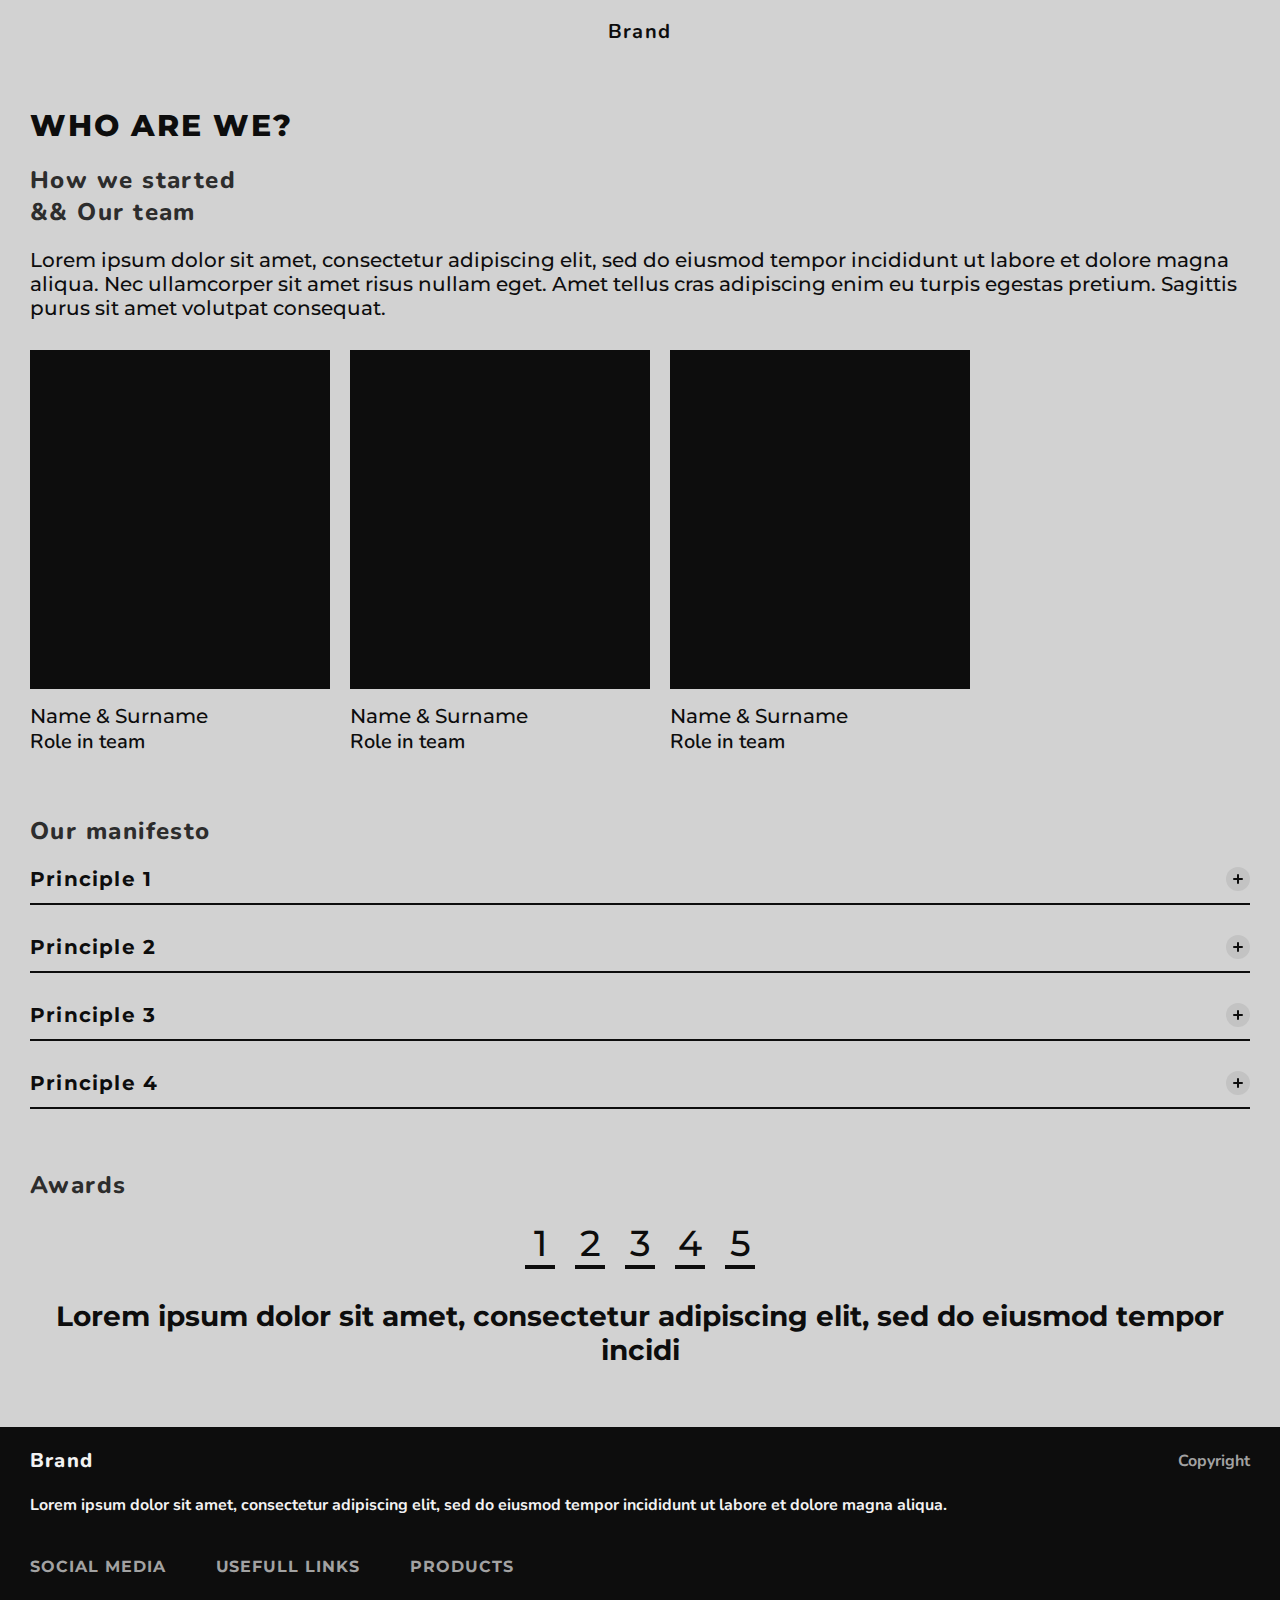
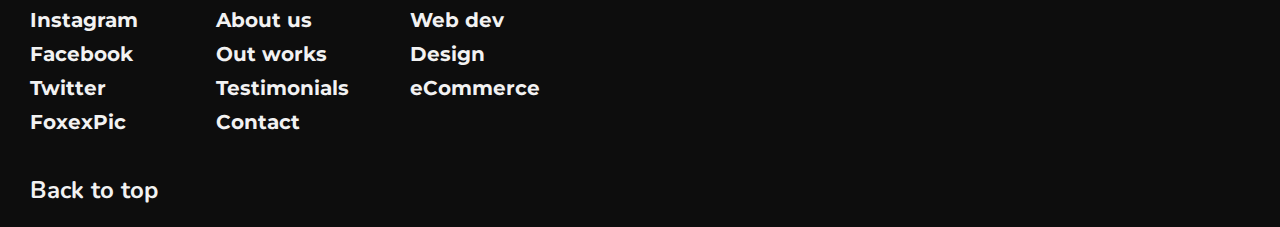
==== squares/about/index.html @ eb3d9bdd "Update index.html" ====
<!DOCTYPE html>
<html lang="en">
<head>
    <!-- Meta tags -->
    <meta charset="UTF-8">
    <meta http-equiv="X-UA-Compatible" content="IE=edge">
    <meta name="viewport" content="width=device-width, initial-scale=1.0">

    <!-- Title -->
    <title>About us</title>

    <!-- Stylesheets -->
    <link rel="stylesheet" href="https://notjusta.github.io/squares/min.css">
    <link rel="stylesheet" href="style.css">
</head>
<body>
    <!-- Navigation -->
    <nav class="font-nn">
        <div class="hamburger">
            <div class="shape"></div>
        </div>

        <div class="logo">Brand</div>
        <div class="theme">Light</div>
    </nav>
    
    <div class="title">Who are we?</div>

    <div class="content font-nn">        
        <div class="topic">How we started<br>&& Our team</div>
        <div class="bodytext">Lorem ipsum dolor sit amet, consectetur adipiscing elit, sed do eiusmod tempor incididunt ut labore et dolore magna aliqua. Nec ullamcorper sit amet risus nullam eget. Amet tellus cras adipiscing enim eu turpis egestas pretium. Sagittis purus sit amet volutpat consequat.</div> 
    </div>

    <div class="slider">
        <div class="person">
            <div class="picture primary-b"></div>
            <p class="name primary-c font-ms">
                Name & Surname
                <span class="role font-nn">Role in team</span>
            </p>
        </div>
        <div class="person">
            <div class="picture primary-b"></div>
            <p class="name primary-c font-ms">
                Name & Surname
                <span class="role font-nn">Role in team</span>
            </p>
        </div>
        <div class="person">
            <div class="picture primary-b"></div>
            <p class="name primary-c font-ms">
                Name & Surname
                <span class="role font-nn">Role in team</span>
            </p>
        </div>
    </div>

    <div class="content font-nn">        
        <div class="topic">Our manifesto</div>
        <div class="plist">
            <div class="principle">
                <div class="heading font-ms primary-c" onclick="showDesc(0)">
                    Principle 1
                    <svg viewBox="0 0 24 24" xmlns="http://www.w3.org/2000/svg">
                        <rect y="24" width="24" height="24" rx="12" transform="rotate(-90 0 24)" style="fill: var(--button)"/>
                        <path d="M8 12L16 12M12 8L12 16" style="stroke: var(--primary)" stroke-width="2" stroke-linecap="round" stroke-linejoin="round"/>
                    </svg>                 
                </div>
                <div class="description font-nn primary-c" style="display: none">Lorem ipsum dolor sit amet, consectetur adipiscing elit, sed do eiusmod tempor incididunt ut labore et dolore magna aliqua. Nec ullamcorper sit amet risus nullam eget. Amet tellus cras adipiscing enim eu turpis egestas pretium. Sagittis purus sit amet volutpat consequat.</div>
            </div>
            <div class="principle">
                <div class="heading font-ms primary-c" onclick="showDesc(1)">
                    Principle 2
                    <svg viewBox="0 0 24 24" xmlns="http://www.w3.org/2000/svg">
                        <rect y="24" width="24" height="24" rx="12" transform="rotate(-90 0 24)" style="fill: var(--button)"/>
                        <path d="M8 12L16 12M12 8L12 16" style="stroke: var(--primary)" stroke-width="2" stroke-linecap="round" stroke-linejoin="round"/>
                    </svg>
                </div>
                <div class="description font-nn primary-c" style="display: none;">Lorem ipsum dolor sit amet, consectetur adipiscing elit, sed do eiusmod tempor incididunt ut labore et dolore magna aliqua. Nec ullamcorper sit amet risus nullam eget. Amet tellus cras adipiscing enim eu turpis egestas pretium. Sagittis purus sit amet volutpat consequat.</div>
            </div>
            <div class="principle">
                <div class="heading font-ms primary-c" onclick="showDesc(2)">
                    Principle 3
                    <svg viewBox="0 0 24 24" xmlns="http://www.w3.org/2000/svg">
                        <rect y="24" width="24" height="24" rx="12" transform="rotate(-90 0 24)" style="fill: var(--button)"/>
                        <path d="M8 12L16 12M12 8L12 16" style="stroke: var(--primary)" stroke-width="2" stroke-linecap="round" stroke-linejoin="round"/>
                    </svg>
                </div>
                <div class="description font-nn primary-c" style="display: none;">Lorem ipsum dolor sit amet, consectetur adipiscing elit, sed do eiusmod tempor incididunt ut labore et dolore magna aliqua. Nec ullamcorper sit amet risus nullam eget. Amet tellus cras adipiscing enim eu turpis egestas pretium. Sagittis purus sit amet volutpat consequat.</div>
            </div>
            <div class="principle">
                <div class="heading font-ms primary-c" onclick="showDesc(3)">
                    Principle 4
                    <svg viewBox="0 0 24 24" xmlns="http://www.w3.org/2000/svg">
                        <rect y="24" width="24" height="24" rx="12" transform="rotate(-90 0 24)" style="fill: var(--button)"/>
                        <path d="M8 12L16 12M12 8L12 16" style="stroke: var(--primary)" stroke-width="2" stroke-linecap="round" stroke-linejoin="round"/>
                    </svg>
                </div>
                <div class="description font-nn primary-c" style="display: none;">Lorem ipsum dolor sit amet, consectetur adipiscing elit, sed do eiusmod tempor incididunt ut labore et dolore magna aliqua. Nec ullamcorper sit amet risus nullam eget. Amet tellus cras adipiscing enim eu turpis egestas pretium. Sagittis purus sit amet volutpat consequat.</div>
            </div>
        </div>
    </div>

    <div class="content font-nn">        
        <div class="topic">Awards</div>
        <div class="alist font-ms primary-c">
            <div class="tabs">
                <div class="tab1">1<div class="bar"></div></div>
                <div class="tab2">2<div class="bar"></div></div>
                <div class="tab3">3<div class="bar"></div></div>
                <div class="tab4">4<div class="bar"></div></div>
                <div class="tab5">5<div class="bar"></div></div>
            </div>

            <div class="award">Lorem ipsum dolor sit amet, consectetur adipiscing elit, sed do eiusmod tempor incidi</div>
        </div>
    </div>

    <!-- Footer -->
    <div class="footer font-nn">
        <div class="top">
            <div class="logo">Brand</div>
            <div class="copyright">Copyright</div>    
        </div>
        <div class="subtext">Lorem ipsum dolor sit amet, consectetur adipiscing elit, sed do eiusmod tempor incididunt ut labore et dolore magna aliqua.</div>
    
        <div class="grid">
            <div class="social">
                <div class="title">Social media</div>
                <div class="instagram">Instagram</div>
                <div class="facebook">Facebook</div>
                <div class="twitter">Twitter</div>
                <div class="foxexpic">FoxexPic</div>
            </div>
            <div class="ulinks">
                <div class="title">Usefull links</div>
                <div class="labout">About us</div>
                <div class="lworks">Out works</div>
                <div class="lreviews">Testimonials</div>
                <div class="lcontact">Contact</div>
            </div>
            <div class="products">
                <div class="title">Products</div>
                <div class="pwebdev">Web dev</div>
                <div class="pdesign">Design</div>
                <div class="pecomm">eCommerce</div>
            </div>
        </div>

        <div class="btt">Back to top</div>
    </div>

    <!-- Scripts -->
    <script src="https://notjusta.github.io/squares/scripts/jquery.js"></script>
    <script src="https://notjusta.github.io/squares/scripts/tween.js"></script>
    <script src="https://notjusta.github.io/squares/scripts/timeline.js"></script>
    <script src="https://notjusta.github.io/squares/scripts/min.js"></script>
    <script src="script.js"></script>

</body>
</html>
---- squares/about/style.css ----
body {
    width: 100vw;
    padding: 107px 30px 0;
}

/* ========= */

.slider {
    margin: 30px 0 60px -30px;
    padding: 0 30px;
    display: flex;
    flex-direction: row;
    align-items: center;
    gap: 20px;
    width: 100vw;
    overflow-x: overlay;
}

.slider .person {
    display: flex;
    flex-direction: column;
    align-items: flex-start;
    padding: 0px;
    gap: 15px;
}

.slider .picture {
    width: 300px;
    height: 339px;
}

.slider .name {
    font-weight: 500;
    font-size: 20px;
    line-height: 24px;
}

.slider .role {
    display: block;
    font-weight: 400;
    font-size: 20px;
    line-height: 27px;
}

/* ========= */

.plist, .principle {
    width: 100%;
    display: flex;
    flex-direction: column;
}

.plist { gap: 30px; margin-bottom: 60px; }
.principle { gap: 20px; }

.principle svg {
    width: 24px;
    height: 24px;
}

.principle .heading {
    font-weight: 700;
    font-size: 20px;
    line-height: 24px;
    display: flex;
    justify-content: space-between;
    letter-spacing: 0.06em;

    width: 100%;
    padding-bottom: 12px;
    border-bottom: 2px solid var(--primary);
}

.principle .description {
    font-weight: 400;
    font-size: 16px;
    line-height: 22px;
}

/* ========= */

.alist {
    width: 100%;
}

.tabs {
    display: flex;
    justify-content: center;
    align-items: center;
    gap: 20px;
    margin-bottom: 30px;
}

.tabs > div {
    font-weight: 500;
    font-size: 36px;
    line-height: 44px;

    display: flex;
    flex-direction: column;
    align-items: center;
}

.bar {
    width: 30px;
    height: 4px;
    background: var(--primary);
}

.award {
    font-weight: 700;
    font-size: 28px;
    line-height: 34px;
    text-align: center;
}

/* ========= */

.footer {
    width: 100vw;
    margin-top: 60px;
    margin-left: -30px;
}
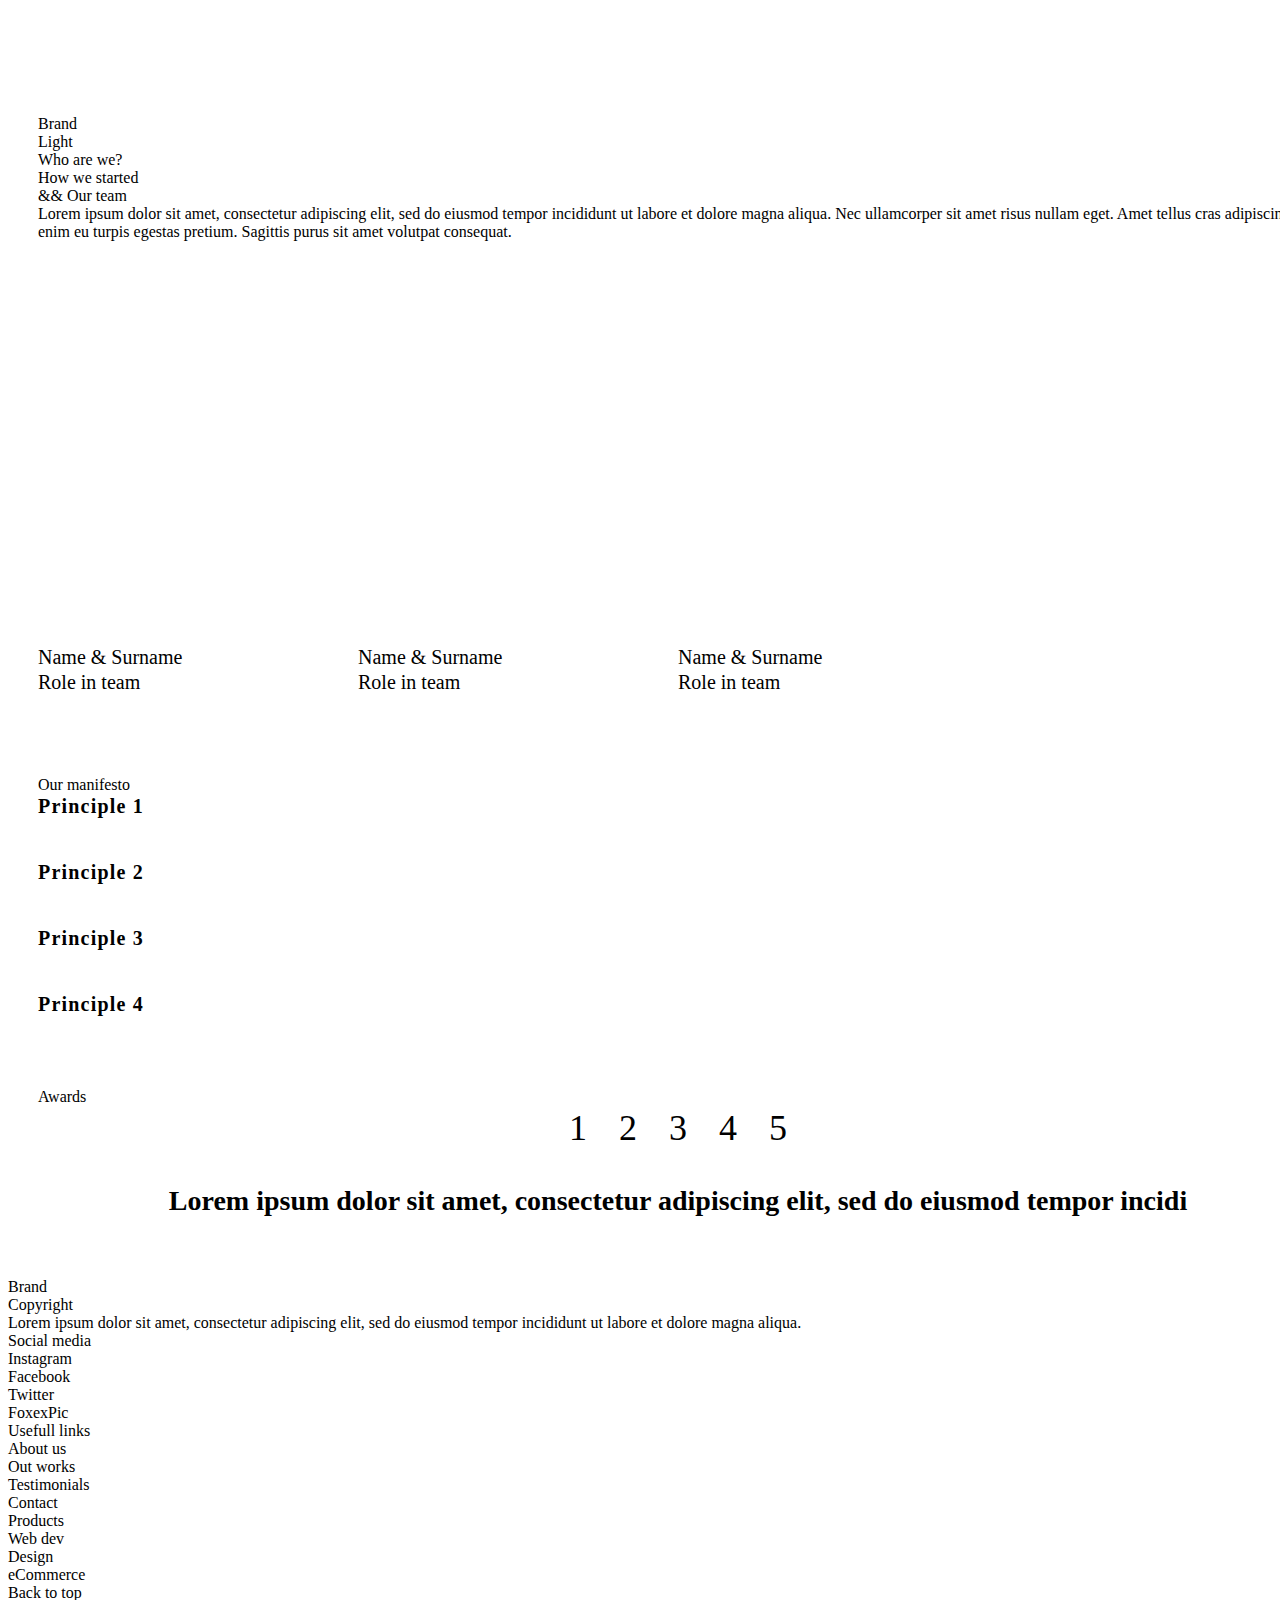
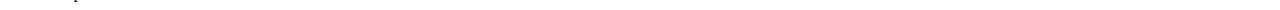
==== commit 12282ced: "Add files via upload" ====
--- a/squares/about/index.html
+++ b/squares/about/index.html
@@ -10,7 +10,7 @@
     <title>About us</title>
 
     <!-- Stylesheets -->
-    <link rel="stylesheet" href="https://notjusta.github.io/squares/min.css">
+    <link rel="stylesheet" href="/min.css">
     <link rel="stylesheet" href="style.css">
 </head>
 <body>
@@ -151,11 +151,11 @@
     </div>
 
     <!-- Scripts -->
-    <script src="https://notjusta.github.io/squares/scripts/jquery.js"></script>
-    <script src="https://notjusta.github.io/squares/scripts/tween.js"></script>
-    <script src="https://notjusta.github.io/squares/scripts/timeline.js"></script>
-    <script src="https://notjusta.github.io/squares/scripts/min.js"></script>
+    <script src="/scripts/jquery.js"></script>
+    <script src="/scripts/tween.js"></script>
+    <script src="/scripts/timeline.js"></script>
+    <script src="/scripts/min.js"></script>
     <script src="script.js"></script>
 
 </body>
-</html>
+</html>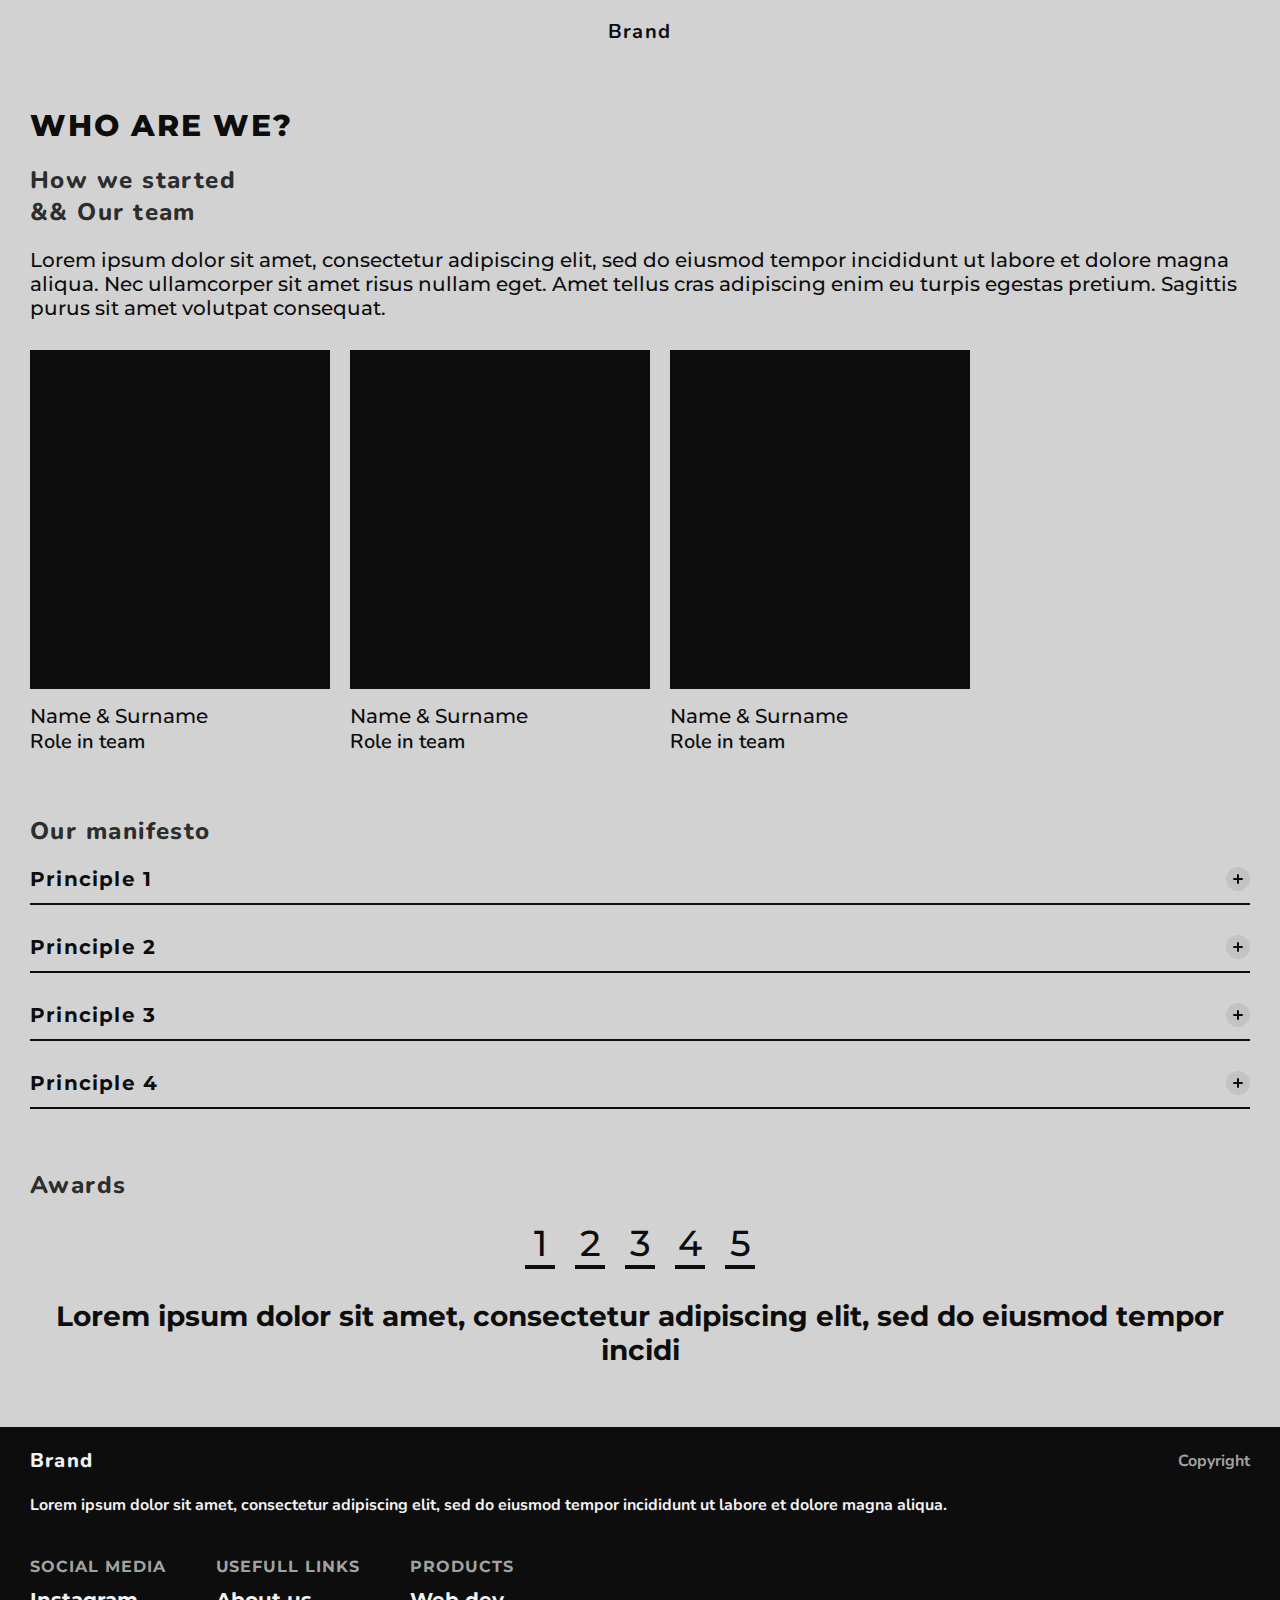
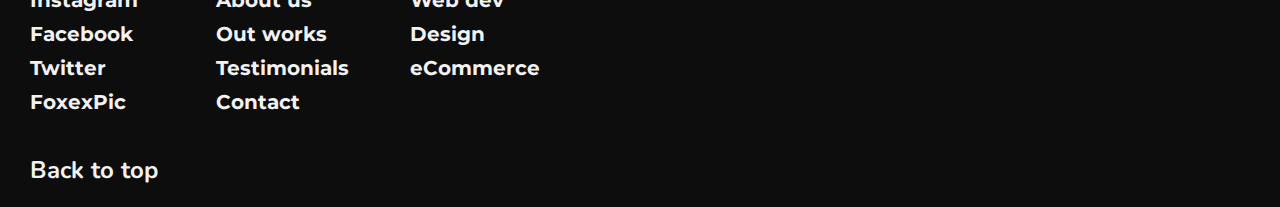
==== commit 5f6125e2: "Update index.html" ====
--- a/squares/about/index.html
+++ b/squares/about/index.html
@@ -10,7 +10,7 @@
     <title>About us</title>
 
     <!-- Stylesheets -->
-    <link rel="stylesheet" href="/min.css">
+    <link rel="stylesheet" href="https://notjusta.github.io/squares/min.css">
     <link rel="stylesheet" href="style.css">
 </head>
 <body>
@@ -151,11 +151,11 @@
     </div>
 
     <!-- Scripts -->
-    <script src="/scripts/jquery.js"></script>
-    <script src="/scripts/tween.js"></script>
-    <script src="/scripts/timeline.js"></script>
-    <script src="/scripts/min.js"></script>
+    <script src="https://notjusta.github.io/squares/scripts/jquery.js"></script>
+    <script src="https://notjusta.github.io/squares/scripts/tween.js"></script>
+    <script src="https://notjusta.github.io/squares/scripts/timeline.js"></script>
+    <script src="https://notjusta.github.io/squares/scripts/min.js"></script>
     <script src="script.js"></script>
 
 </body>
-</html>+</html>
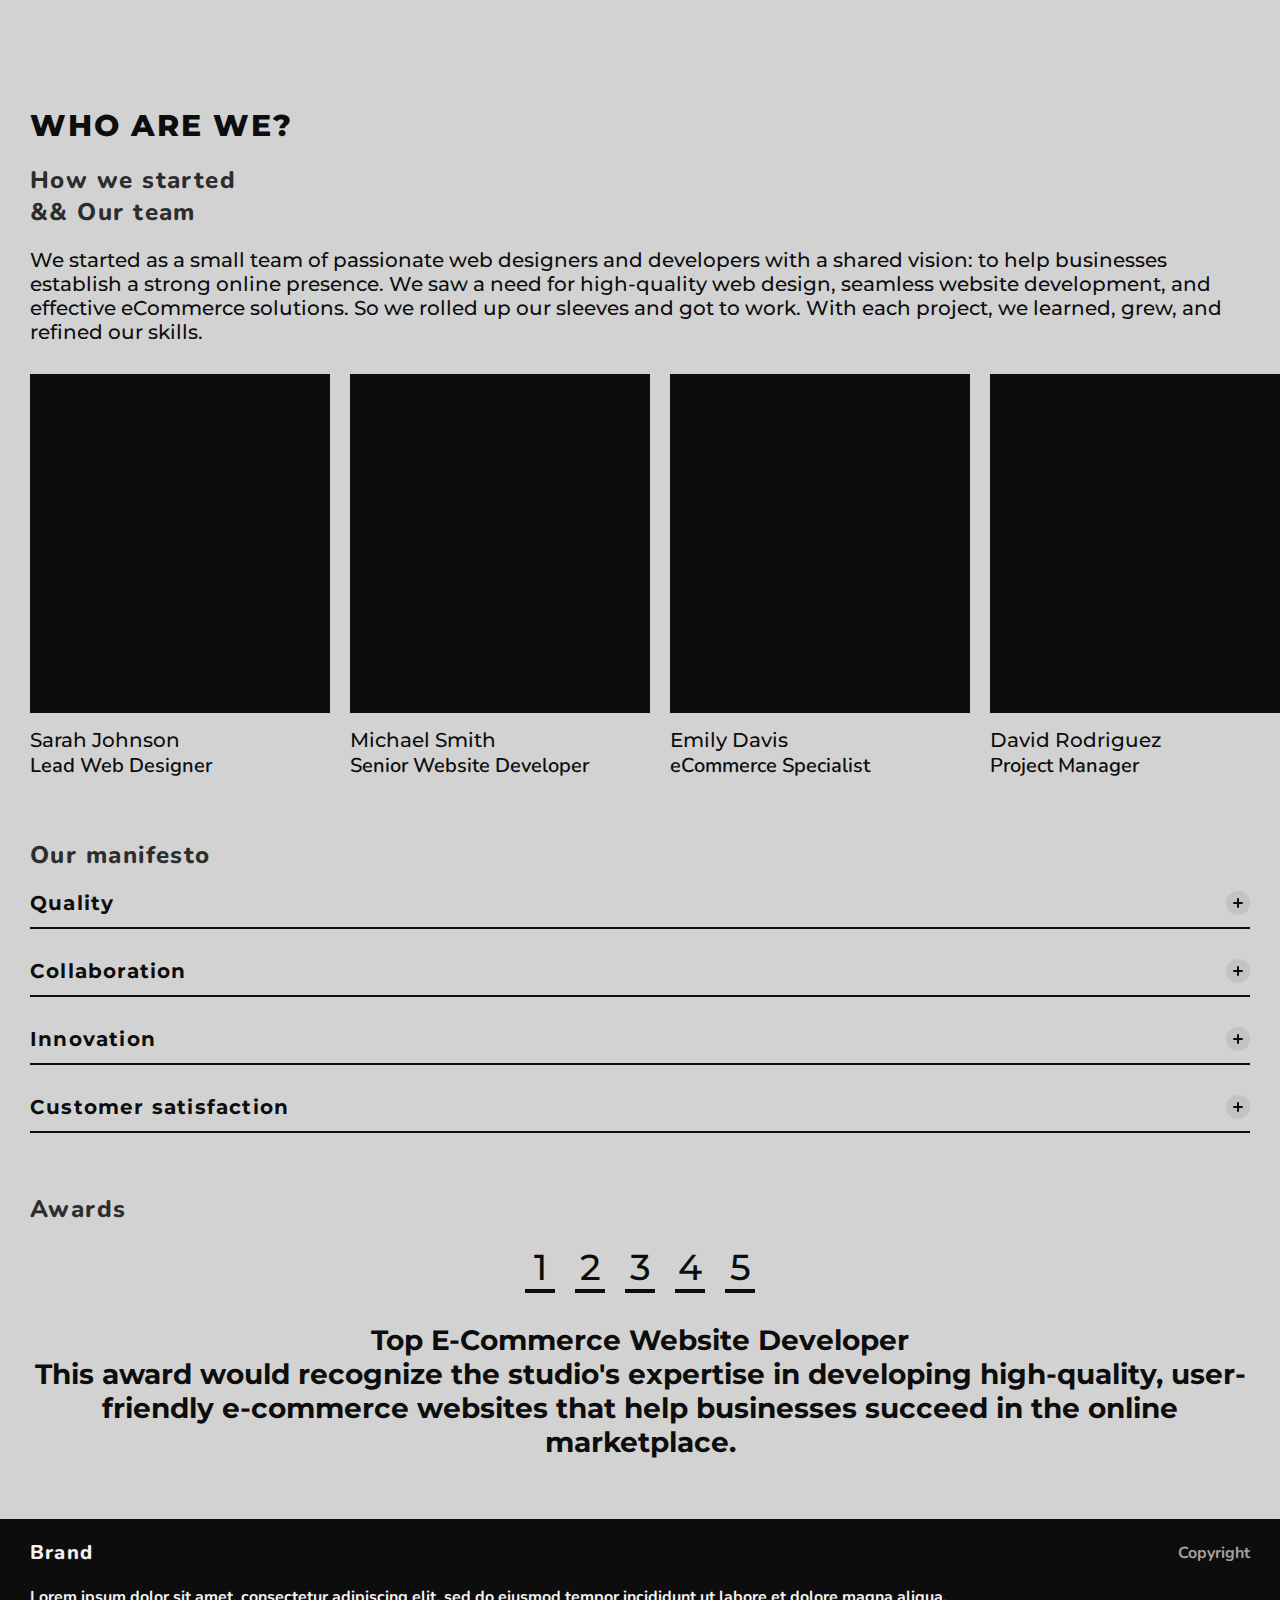
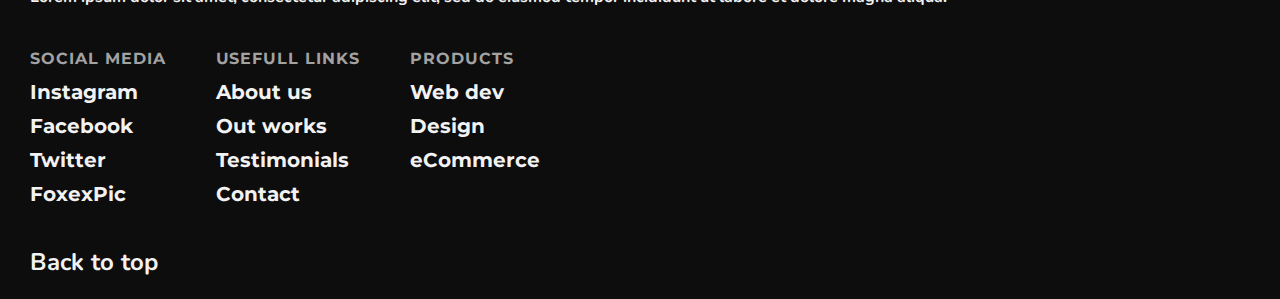
==== commit ba2840c6: "Update index.html" ====
--- a/squares/about/index.html
+++ b/squares/about/index.html
@@ -14,6 +14,10 @@
     <link rel="stylesheet" href="style.css">
 </head>
 <body>
+     <!-- Preloader -->
+     <section class="preloader">
+    </section>
+
     <!-- Navigation -->
     <nav class="font-nn">
         <div class="hamburger">
@@ -28,29 +32,43 @@
 
     <div class="content font-nn">        
         <div class="topic">How we started<br>&& Our team</div>
-        <div class="bodytext">Lorem ipsum dolor sit amet, consectetur adipiscing elit, sed do eiusmod tempor incididunt ut labore et dolore magna aliqua. Nec ullamcorper sit amet risus nullam eget. Amet tellus cras adipiscing enim eu turpis egestas pretium. Sagittis purus sit amet volutpat consequat.</div> 
+        <div class="bodytext">We started as a small team of passionate web designers and developers with a shared vision: to help businesses establish a strong online presence. We saw a need for high-quality web design, seamless website development, and effective eCommerce solutions. So we rolled up our sleeves and got to work. With each project, we learned, grew, and refined our skills.</div> 
     </div>
 
     <div class="slider">
         <div class="person">
             <div class="picture primary-b"></div>
             <p class="name primary-c font-ms">
-                Name & Surname
-                <span class="role font-nn">Role in team</span>
+                Sarah Johnson
+                <span class="role font-nn">Lead Web Designer</span>
             </p>
         </div>
         <div class="person">
             <div class="picture primary-b"></div>
             <p class="name primary-c font-ms">
-                Name & Surname
-                <span class="role font-nn">Role in team</span>
+                Michael Smith
+                <span class="role font-nn">Senior Website Developer</span>
             </p>
         </div>
         <div class="person">
             <div class="picture primary-b"></div>
             <p class="name primary-c font-ms">
-                Name & Surname
-                <span class="role font-nn">Role in team</span>
+                Emily Davis
+                <span class="role font-nn">eCommerce Specialist</span>
+            </p>
+        </div>
+        <div class="person">
+            <div class="picture primary-b"></div>
+            <p class="name primary-c font-ms">
+                David Rodriguez
+                <span class="role font-nn">Project Manager</span>
+            </p>
+        </div>
+        <div class="person">
+            <div class="picture primary-b"></div>
+            <p class="name primary-c font-ms">
+                Samantha Brown
+                <span class="role font-nn">Marketing and Comms Manager</span>
             </p>
         </div>
     </div>
@@ -60,43 +78,43 @@
         <div class="plist">
             <div class="principle">
                 <div class="heading font-ms primary-c" onclick="showDesc(0)">
-                    Principle 1
+                    Quality
                     <svg viewBox="0 0 24 24" xmlns="http://www.w3.org/2000/svg">
                         <rect y="24" width="24" height="24" rx="12" transform="rotate(-90 0 24)" style="fill: var(--button)"/>
                         <path d="M8 12L16 12M12 8L12 16" style="stroke: var(--primary)" stroke-width="2" stroke-linecap="round" stroke-linejoin="round"/>
                     </svg>                 
                 </div>
-                <div class="description font-nn primary-c" style="display: none">Lorem ipsum dolor sit amet, consectetur adipiscing elit, sed do eiusmod tempor incididunt ut labore et dolore magna aliqua. Nec ullamcorper sit amet risus nullam eget. Amet tellus cras adipiscing enim eu turpis egestas pretium. Sagittis purus sit amet volutpat consequat.</div>
+                <div class="description font-nn primary-c" style="display: none">We strive to deliver high-quality work that meets the needs and exceeds the expectations of our clients. We pay close attention to detail and ensure that every project we undertake is of the highest standard.</div>
             </div>
             <div class="principle">
                 <div class="heading font-ms primary-c" onclick="showDesc(1)">
-                    Principle 2
+                    Collaboration
                     <svg viewBox="0 0 24 24" xmlns="http://www.w3.org/2000/svg">
                         <rect y="24" width="24" height="24" rx="12" transform="rotate(-90 0 24)" style="fill: var(--button)"/>
                         <path d="M8 12L16 12M12 8L12 16" style="stroke: var(--primary)" stroke-width="2" stroke-linecap="round" stroke-linejoin="round"/>
                     </svg>
                 </div>
-                <div class="description font-nn primary-c" style="display: none;">Lorem ipsum dolor sit amet, consectetur adipiscing elit, sed do eiusmod tempor incididunt ut labore et dolore magna aliqua. Nec ullamcorper sit amet risus nullam eget. Amet tellus cras adipiscing enim eu turpis egestas pretium. Sagittis purus sit amet volutpat consequat.</div>
+                <div class="description font-nn primary-c" style="display: none;">We believe that teamwork is essential for success. We work closely with our clients, taking the time to understand their needs and preferences, and we collaborate with each other to bring our collective expertise and creativity to each project.</div>
             </div>
             <div class="principle">
                 <div class="heading font-ms primary-c" onclick="showDesc(2)">
-                    Principle 3
+                    Innovation
                     <svg viewBox="0 0 24 24" xmlns="http://www.w3.org/2000/svg">
                         <rect y="24" width="24" height="24" rx="12" transform="rotate(-90 0 24)" style="fill: var(--button)"/>
                         <path d="M8 12L16 12M12 8L12 16" style="stroke: var(--primary)" stroke-width="2" stroke-linecap="round" stroke-linejoin="round"/>
                     </svg>
                 </div>
-                <div class="description font-nn primary-c" style="display: none;">Lorem ipsum dolor sit amet, consectetur adipiscing elit, sed do eiusmod tempor incididunt ut labore et dolore magna aliqua. Nec ullamcorper sit amet risus nullam eget. Amet tellus cras adipiscing enim eu turpis egestas pretium. Sagittis purus sit amet volutpat consequat.</div>
+                <div class="description font-nn primary-c" style="display: none;">We are committed to staying on the cutting edge of web design, website development, and eCommerce. We constantly explore new technologies and techniques, seeking out innovative solutions that can help our clients achieve their goals.</div>
             </div>
             <div class="principle">
                 <div class="heading font-ms primary-c" onclick="showDesc(3)">
-                    Principle 4
+                    Customer satisfaction
                     <svg viewBox="0 0 24 24" xmlns="http://www.w3.org/2000/svg">
                         <rect y="24" width="24" height="24" rx="12" transform="rotate(-90 0 24)" style="fill: var(--button)"/>
                         <path d="M8 12L16 12M12 8L12 16" style="stroke: var(--primary)" stroke-width="2" stroke-linecap="round" stroke-linejoin="round"/>
                     </svg>
                 </div>
-                <div class="description font-nn primary-c" style="display: none;">Lorem ipsum dolor sit amet, consectetur adipiscing elit, sed do eiusmod tempor incididunt ut labore et dolore magna aliqua. Nec ullamcorper sit amet risus nullam eget. Amet tellus cras adipiscing enim eu turpis egestas pretium. Sagittis purus sit amet volutpat consequat.</div>
+                <div class="description font-nn primary-c" style="display: none;">Our ultimate goal is to ensure the satisfaction of our clients. We strive to deliver exceptional customer service, responding promptly to inquiries and concerns, and always seeking to exceed expectations. We view each project as an opportunity to build a lasting relationship with our clients, based on mutual respect and trust.</div>
             </div>
         </div>
     </div>
@@ -112,7 +130,7 @@
                 <div class="tab5">5<div class="bar"></div></div>
             </div>
 
-            <div class="award">Lorem ipsum dolor sit amet, consectetur adipiscing elit, sed do eiusmod tempor incidi</div>
+            <div class="award"><div class="name">Top E-Commerce Website Developer</div>This award would recognize the studio's expertise in developing high-quality, user-friendly e-commerce websites that help businesses succeed in the online marketplace.</div>
         </div>
     </div>
 
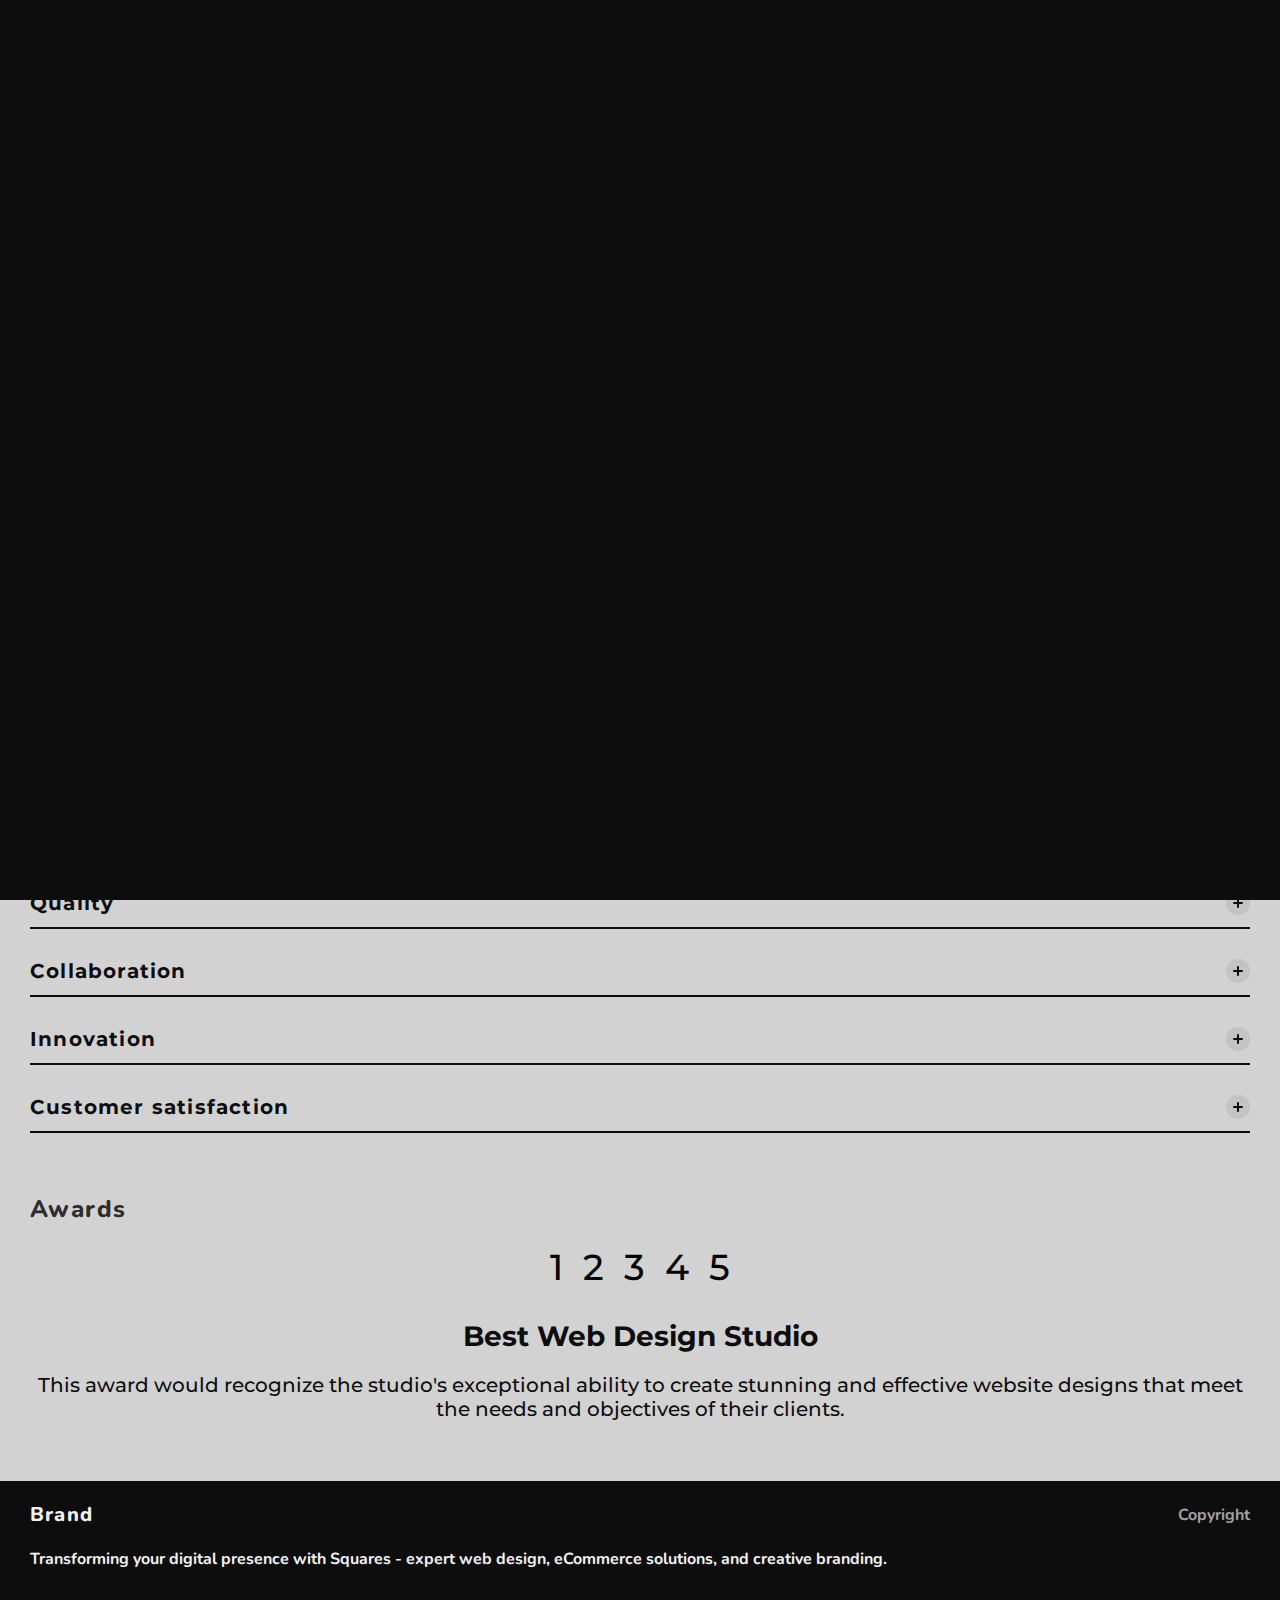
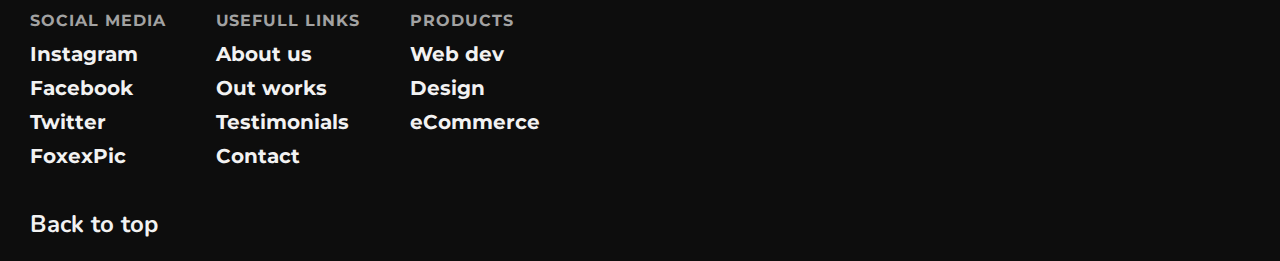
==== commit 192dc870: "Update index.html" ====
--- a/squares/about/index.html
+++ b/squares/about/index.html
@@ -37,35 +37,35 @@
 
     <div class="slider">
         <div class="person">
-            <div class="picture primary-b"></div>
+            <div class="picture andrew primary-b"></div>
             <p class="name primary-c font-ms">
-                Sarah Johnson
+                Andrew Barker
                 <span class="role font-nn">Lead Web Designer</span>
             </p>
         </div>
         <div class="person">
-            <div class="picture primary-b"></div>
+            <div class="picture michael primary-b"></div>
             <p class="name primary-c font-ms">
                 Michael Smith
                 <span class="role font-nn">Senior Website Developer</span>
             </p>
         </div>
         <div class="person">
-            <div class="picture primary-b"></div>
+            <div class="picture emily primary-b"></div>
             <p class="name primary-c font-ms">
                 Emily Davis
                 <span class="role font-nn">eCommerce Specialist</span>
             </p>
         </div>
         <div class="person">
-            <div class="picture primary-b"></div>
+            <div class="picture david primary-b"></div>
             <p class="name primary-c font-ms">
                 David Rodriguez
                 <span class="role font-nn">Project Manager</span>
             </p>
         </div>
         <div class="person">
-            <div class="picture primary-b"></div>
+            <div class="picture samantha primary-b"></div>
             <p class="name primary-c font-ms">
                 Samantha Brown
                 <span class="role font-nn">Marketing and Comms Manager</span>
@@ -121,16 +121,16 @@
 
     <div class="content font-nn">        
         <div class="topic">Awards</div>
-        <div class="alist font-ms primary-c">
+        <div class="alist font-ms">
             <div class="tabs">
-                <div class="tab1">1<div class="bar"></div></div>
-                <div class="tab2">2<div class="bar"></div></div>
-                <div class="tab3">3<div class="bar"></div></div>
-                <div class="tab4">4<div class="bar"></div></div>
-                <div class="tab5">5<div class="bar"></div></div>
+                <div onclick="showAward(0)" shown>1</div>
+                <div onclick="showAward(1)">2</div>
+                <div onclick="showAward(2)">3</div>
+                <div onclick="showAward(3)">4</div>
+                <div onclick="showAward(4)">5</div>
             </div>
 
-            <div class="award"><div class="name">Top E-Commerce Website Developer</div>This award would recognize the studio's expertise in developing high-quality, user-friendly e-commerce websites that help businesses succeed in the online marketplace.</div>
+            <div class="award primary-c"><div class="name">Best Web Design Studio</div>This award would recognize the studio's exceptional ability to create stunning and effective website designs that meet the needs and objectives of their clients.</div>
         </div>
     </div>
 
@@ -140,7 +140,7 @@
             <div class="logo">Brand</div>
             <div class="copyright">Copyright</div>    
         </div>
-        <div class="subtext">Lorem ipsum dolor sit amet, consectetur adipiscing elit, sed do eiusmod tempor incididunt ut labore et dolore magna aliqua.</div>
+        <div class="subtext">Transforming your digital presence with Squares - expert web design, eCommerce solutions, and creative branding.</div>
     
         <div class="grid">
             <div class="social">
--- a/squares/about/style.css
+++ b/squares/about/style.css
@@ -1,6 +1,12 @@
 body {
     width: 100vw;
     padding: 107px 30px 0;
+}
+
+/* ========= */
+
+.title {
+    margin-bottom: 20px;
 }
 
 /* ========= */
@@ -30,7 +36,7 @@
 }
 
 .slider .name {
-    font-weight: 500;
+    font-weight: 600;
     font-size: 20px;
     line-height: 24px;
 }
@@ -38,9 +44,15 @@
 .slider .role {
     display: block;
     font-weight: 400;
-    font-size: 20px;
+    font-size: 16px;
     line-height: 27px;
 }
+
+.andrew { background-image: url(https://notjusta.github.io/squares/images/Andrew.png)}
+.michael { background-image: url(https://notjusta.github.io/squares/images/Michael.png)}
+.emily { background-image: url(https://notjusta.github.io/squares/images/Emily.png)}
+.david { background-image: url(https://notjusta.github.io/squares/images/David.png)}
+.samantha { background-image: url(https://notjusta.github.io/squares/images/Samantha.png)}
 
 /* ========= */
 
@@ -108,10 +120,16 @@
 }
 
 .award {
+    font-weight: 500;
+    font-size: 20px;
+    text-align: center;
+}
+
+.award .name {
     font-weight: 700;
     font-size: 28px;
     line-height: 34px;
-    text-align: center;
+    margin-bottom: 20px;
 }
 
 /* ========= */
@@ -120,4 +138,4 @@
     width: 100vw;
     margin-top: 60px;
     margin-left: -30px;
-}+}
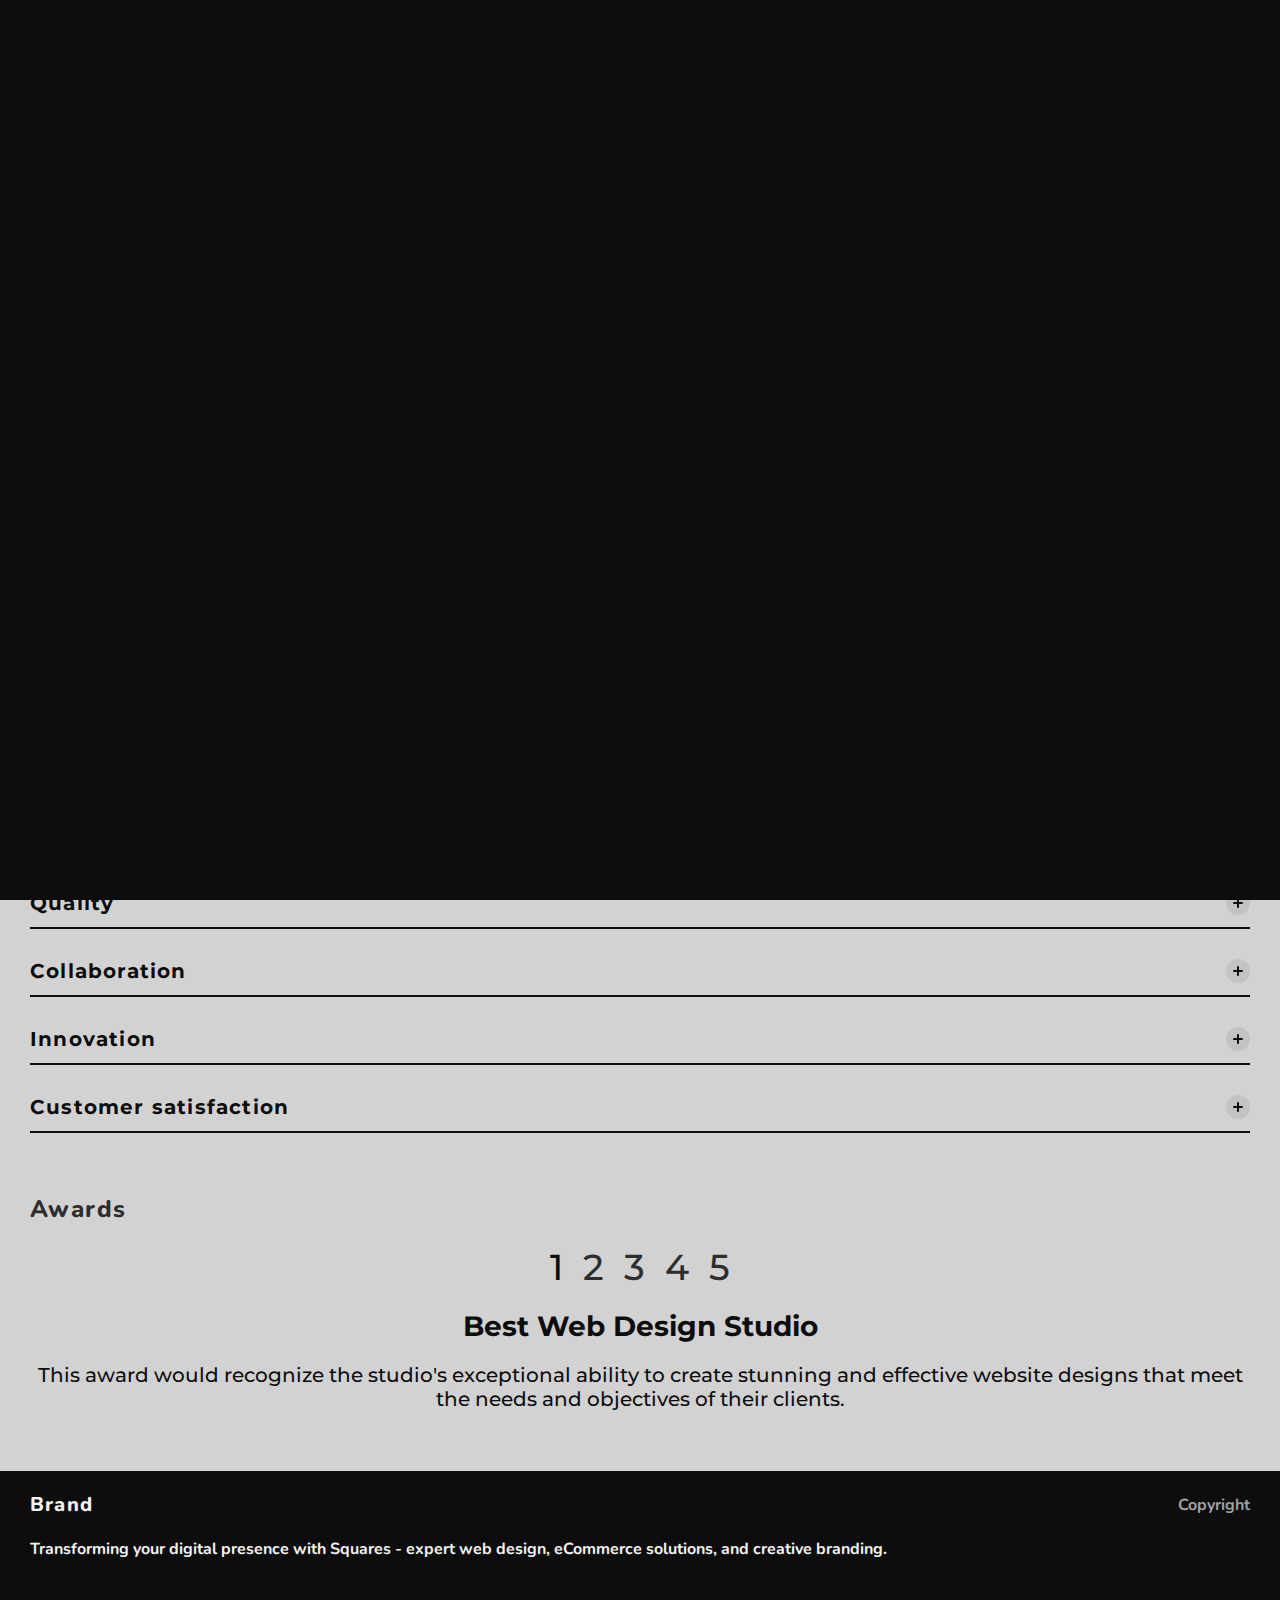
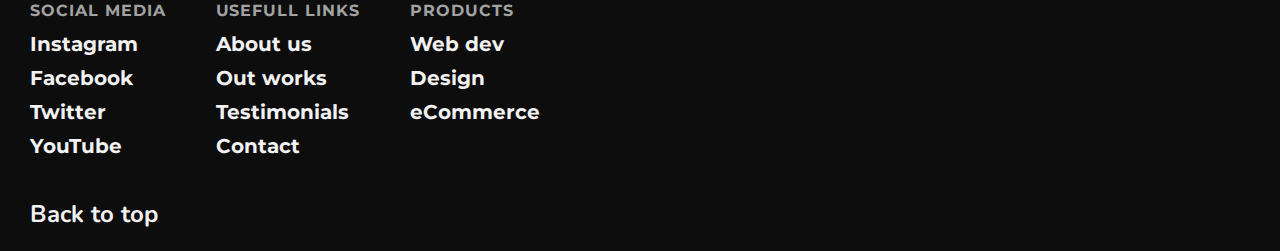
==== commit f1c7c8d9: "Update index.html" ====
--- a/squares/about/index.html
+++ b/squares/about/index.html
@@ -148,7 +148,7 @@
                 <div class="instagram">Instagram</div>
                 <div class="facebook">Facebook</div>
                 <div class="twitter">Twitter</div>
-                <div class="foxexpic">FoxexPic</div>
+                <div class="foxexpic">YouTube</div>
             </div>
             <div class="ulinks">
                 <div class="title">Usefull links</div>
--- a/squares/about/style.css
+++ b/squares/about/style.css
@@ -100,10 +100,10 @@
     justify-content: center;
     align-items: center;
     gap: 20px;
-    margin-bottom: 30px;
+    margin-bottom: 20px;
 }
 
-.tabs > div {
+.tabs div {
     font-weight: 500;
     font-size: 36px;
     line-height: 44px;
@@ -111,12 +111,11 @@
     display: flex;
     flex-direction: column;
     align-items: center;
+    color: var(--secondary);
 }
 
-.bar {
-    width: 30px;
-    height: 4px;
-    background: var(--primary);
+.tabs [shown] {
+    color: var(--primary)
 }
 
 .award {
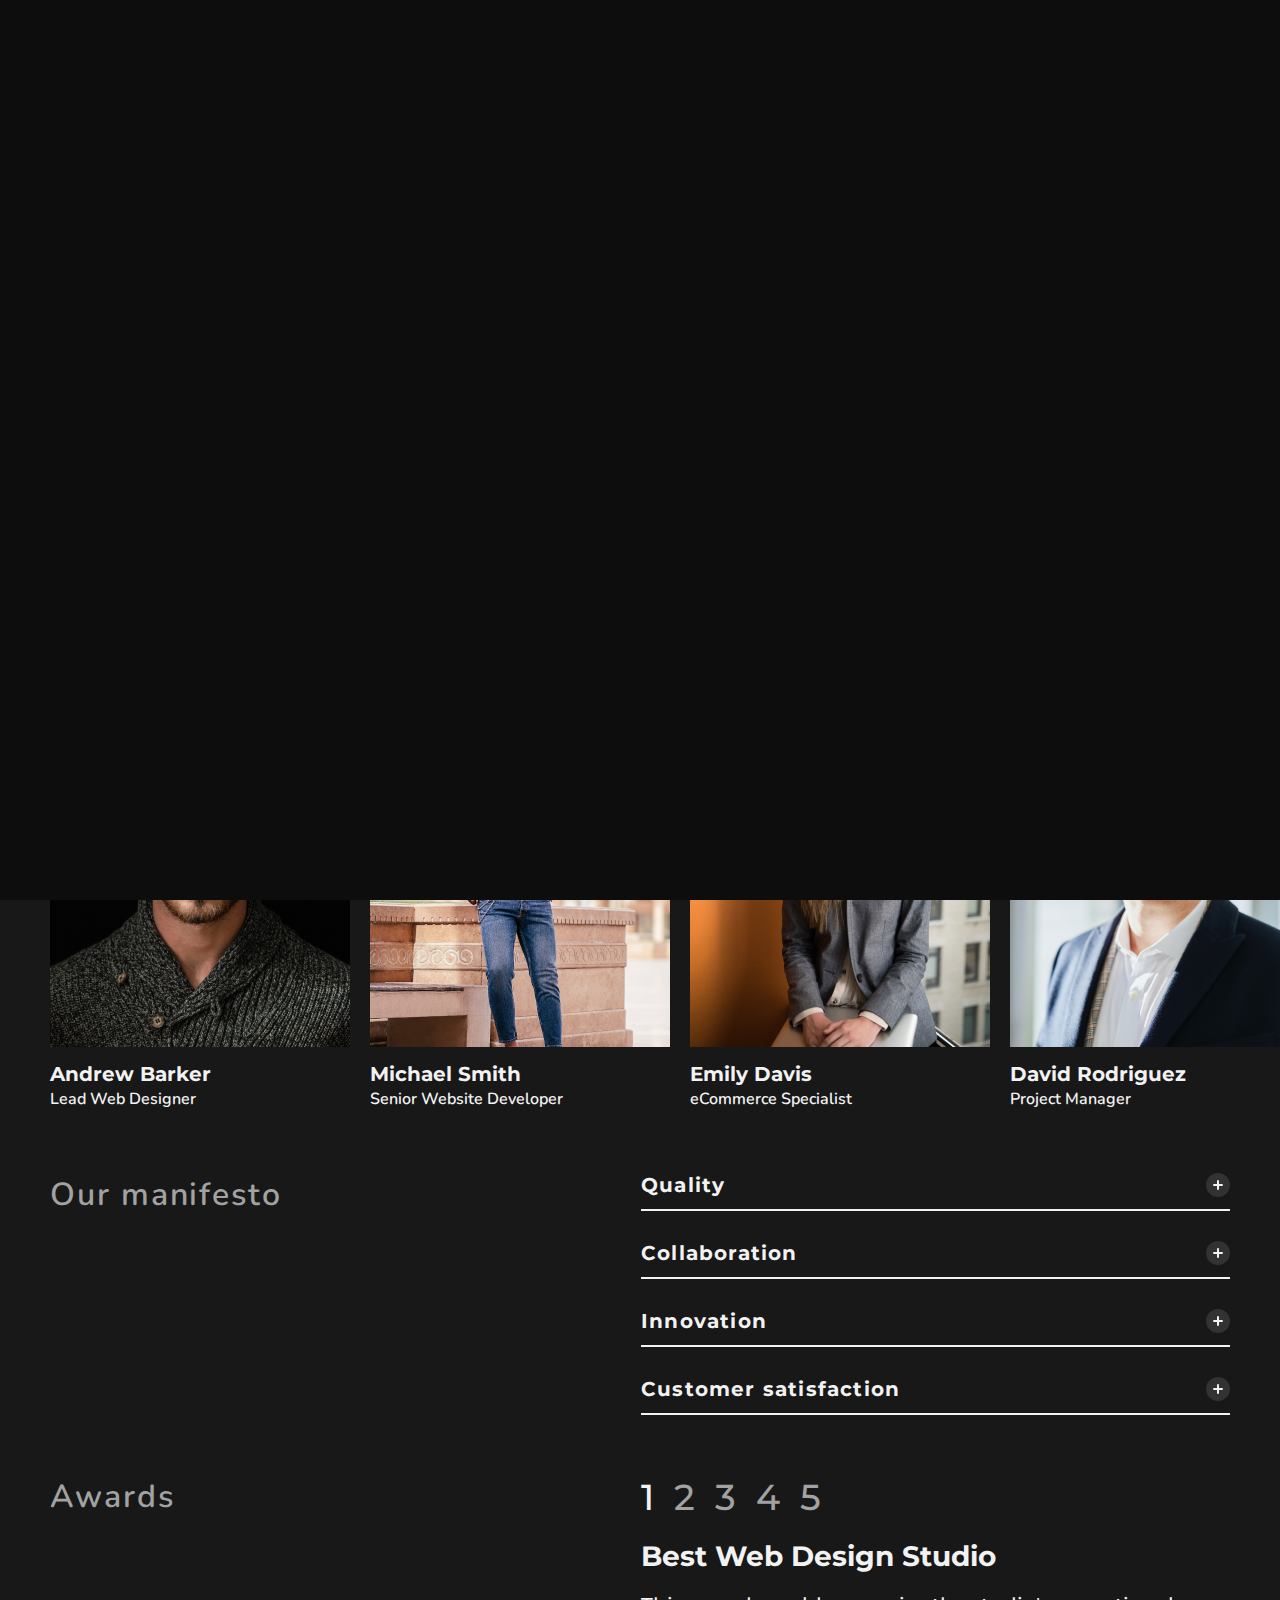
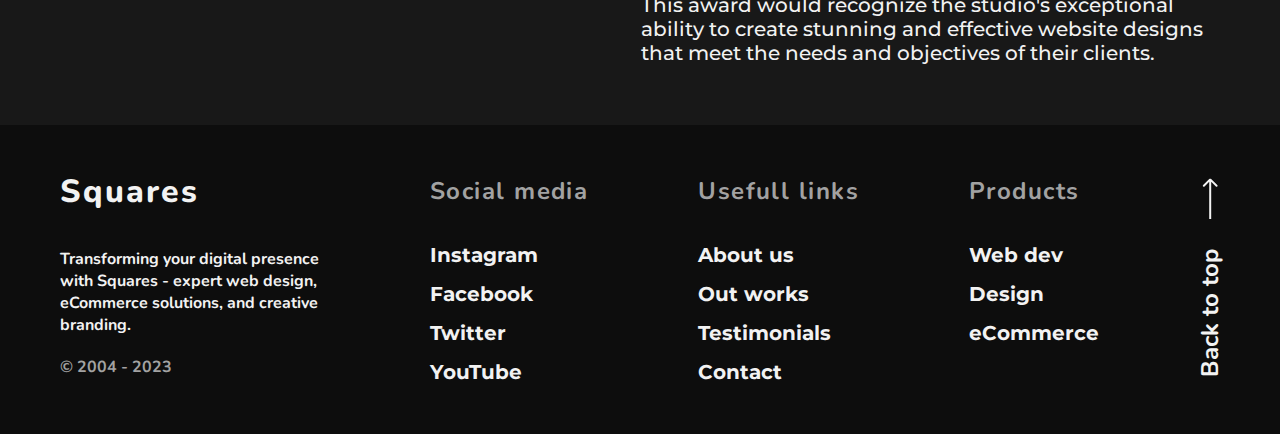
==== commit bfdf4a6b: "Add files via upload" ====
--- a/squares/about/index.html
+++ b/squares/about/index.html
@@ -14,28 +14,58 @@
     <link rel="stylesheet" href="style.css">
 </head>
 <body>
-     <!-- Preloader -->
-     <section class="preloader">
+
+    <!-- Cursor -->
+    <div class="cursor"></div>
+
+    <!-- Preloader -->
+    <section class="preloader">
+    </section>
+
+    <!-- Menu -->
+    <section class="menu font-nn">
+
+        <!-- Links -->
+        <div class="links primary-c font-ms">
+            <div onclick="menu()">About us</div>
+            <div class="link more_works">Our works</div>
+            <div class="link more_reviews">Testimonials</div>
+            <div class="link more_contact">Contact</div>
+        </div>
+        
+        <!-- Menu exit button -->
+        <button onclick="menu()">Go back</button>
     </section>
 
     <!-- Navigation -->
     <nav class="font-nn">
-        <div class="hamburger">
+        <div class="link home logo">Squares</div>
+
+        <!-- Links (only on desktop) -->
+        <div class="links primary-c font-ms">
+            <div>About us</div>
+            <div class="link more_works">Our works</div>
+            <div class="link more_reviews">Testimonials</div>
+            <div class="link more_contact">Contact</div>
+        </div>
+        
+        <!-- Hamburger (only on mobile) -->
+        <div class="hamburger" onclick="menu()">
             <div class="shape"></div>
         </div>
-
-        <div class="logo">Brand</div>
-        <div class="theme">Light</div>
     </nav>
     
+    <!-- Page title -->
     <div class="title">Who are we?</div>
 
+    <!-- How we started && Our team -->
     <div class="content font-nn">        
         <div class="topic">How we started<br>&& Our team</div>
         <div class="bodytext">We started as a small team of passionate web designers and developers with a shared vision: to help businesses establish a strong online presence. We saw a need for high-quality web design, seamless website development, and effective eCommerce solutions. So we rolled up our sleeves and got to work. With each project, we learned, grew, and refined our skills.</div> 
     </div>
 
-    <div class="slider">
+    <!-- Crew -->
+    <div class="slider" draggable>
         <div class="person">
             <div class="picture andrew primary-b"></div>
             <p class="name primary-c font-ms">
@@ -73,61 +103,47 @@
         </div>
     </div>
 
+    <!-- Manifesto -->
     <div class="content font-nn">        
         <div class="topic">Our manifesto</div>
         <div class="plist">
-            <div class="principle">
-                <div class="heading font-ms primary-c" onclick="showDesc(0)">
-                    Quality
-                    <svg viewBox="0 0 24 24" xmlns="http://www.w3.org/2000/svg">
-                        <rect y="24" width="24" height="24" rx="12" transform="rotate(-90 0 24)" style="fill: var(--button)"/>
-                        <path d="M8 12L16 12M12 8L12 16" style="stroke: var(--primary)" stroke-width="2" stroke-linecap="round" stroke-linejoin="round"/>
-                    </svg>                 
+            <div class="principle" pointer>
+                <div class="heading font-ms primary-c" onclick="showPrinDesc(0)">
+                    Quality<img src="https://notjusta.github.io/squares/shapes/expand.svg">             
                 </div>
                 <div class="description font-nn primary-c" style="display: none">We strive to deliver high-quality work that meets the needs and exceeds the expectations of our clients. We pay close attention to detail and ensure that every project we undertake is of the highest standard.</div>
             </div>
-            <div class="principle">
-                <div class="heading font-ms primary-c" onclick="showDesc(1)">
-                    Collaboration
-                    <svg viewBox="0 0 24 24" xmlns="http://www.w3.org/2000/svg">
-                        <rect y="24" width="24" height="24" rx="12" transform="rotate(-90 0 24)" style="fill: var(--button)"/>
-                        <path d="M8 12L16 12M12 8L12 16" style="stroke: var(--primary)" stroke-width="2" stroke-linecap="round" stroke-linejoin="round"/>
-                    </svg>
+            <div class="principle" pointer>
+                <div class="heading font-ms primary-c" onclick="showPrinDesc(1)">
+                    Collaboration<img src="https://notjusta.github.io/squares/shapes/expand.svg">
                 </div>
                 <div class="description font-nn primary-c" style="display: none;">We believe that teamwork is essential for success. We work closely with our clients, taking the time to understand their needs and preferences, and we collaborate with each other to bring our collective expertise and creativity to each project.</div>
             </div>
-            <div class="principle">
-                <div class="heading font-ms primary-c" onclick="showDesc(2)">
-                    Innovation
-                    <svg viewBox="0 0 24 24" xmlns="http://www.w3.org/2000/svg">
-                        <rect y="24" width="24" height="24" rx="12" transform="rotate(-90 0 24)" style="fill: var(--button)"/>
-                        <path d="M8 12L16 12M12 8L12 16" style="stroke: var(--primary)" stroke-width="2" stroke-linecap="round" stroke-linejoin="round"/>
-                    </svg>
+            <div class="principle" pointer>
+                <div class="heading font-ms primary-c" onclick="showPrinDesc(2)">
+                    Innovation<img src="https://notjusta.github.io/squares/shapes/expand.svg">
                 </div>
                 <div class="description font-nn primary-c" style="display: none;">We are committed to staying on the cutting edge of web design, website development, and eCommerce. We constantly explore new technologies and techniques, seeking out innovative solutions that can help our clients achieve their goals.</div>
             </div>
-            <div class="principle">
-                <div class="heading font-ms primary-c" onclick="showDesc(3)">
-                    Customer satisfaction
-                    <svg viewBox="0 0 24 24" xmlns="http://www.w3.org/2000/svg">
-                        <rect y="24" width="24" height="24" rx="12" transform="rotate(-90 0 24)" style="fill: var(--button)"/>
-                        <path d="M8 12L16 12M12 8L12 16" style="stroke: var(--primary)" stroke-width="2" stroke-linecap="round" stroke-linejoin="round"/>
-                    </svg>
+            <div class="principle" pointer>
+                <div class="heading font-ms primary-c" onclick="showPrinDesc(3)">
+                    Customer satisfaction<img src="https://notjusta.github.io/squares/shapes/expand.svg">
                 </div>
                 <div class="description font-nn primary-c" style="display: none;">Our ultimate goal is to ensure the satisfaction of our clients. We strive to deliver exceptional customer service, responding promptly to inquiries and concerns, and always seeking to exceed expectations. We view each project as an opportunity to build a lasting relationship with our clients, based on mutual respect and trust.</div>
             </div>
         </div>
     </div>
 
+    <!-- Awards -->
     <div class="content font-nn">        
         <div class="topic">Awards</div>
         <div class="alist font-ms">
             <div class="tabs">
-                <div onclick="showAward(0)" shown>1</div>
-                <div onclick="showAward(1)">2</div>
-                <div onclick="showAward(2)">3</div>
-                <div onclick="showAward(3)">4</div>
-                <div onclick="showAward(4)">5</div>
+                <div onclick="showAward(0)" shown pointer>1</div>
+                <div onclick="showAward(1)" pointer>2</div>
+                <div onclick="showAward(2)" pointer>3</div>
+                <div onclick="showAward(3)" pointer>4</div>
+                <div onclick="showAward(4)" pointer>5</div>
             </div>
 
             <div class="award primary-c"><div class="name">Best Web Design Studio</div>This award would recognize the studio's exceptional ability to create stunning and effective website designs that meet the needs and objectives of their clients.</div>
@@ -136,36 +152,43 @@
 
     <!-- Footer -->
     <div class="footer font-nn">
-        <div class="top">
-            <div class="logo">Brand</div>
-            <div class="copyright">Copyright</div>    
-        </div>
-        <div class="subtext">Transforming your digital presence with Squares - expert web design, eCommerce solutions, and creative branding.</div>
-    
+        
         <div class="grid">
-            <div class="social">
+            <div>
+                <div class="top">
+                    <div class="logo">Squares</div>
+                    <div class="copyright">© 2004 - 2023</div>    
+                </div>
+                <div class="subtext">Transforming your digital presence with Squares - expert web design, eCommerce solutions, and creative branding.</div>
+                <div class="copyright">© 2004 - 2023</div>
+            </div>
+
+            <div class="links">
                 <div class="title">Social media</div>
-                <div class="instagram">Instagram</div>
-                <div class="facebook">Facebook</div>
-                <div class="twitter">Twitter</div>
-                <div class="foxexpic">YouTube</div>
-            </div>
-            <div class="ulinks">
+                <div class="link instagram.com">Instagram</div>
+                <div class="link facebook.com">Facebook</div>
+                <div class="link twitter.com">Twitter</div>
+                <div class="link youtube.com">YouTube</div>
+            </div>
+            <div class="links">
                 <div class="title">Usefull links</div>
-                <div class="labout">About us</div>
-                <div class="lworks">Out works</div>
-                <div class="lreviews">Testimonials</div>
-                <div class="lcontact">Contact</div>
-            </div>
-            <div class="products">
+                <div onclick="backtotop()">About us</div>
+                <div class="link more_works">Out works</div>
+                <div class="link more_reviews">Testimonials</div>
+                <div class="link more_contact">Contact</div>
+            </div>
+            <div class="links">
                 <div class="title">Products</div>
-                <div class="pwebdev">Web dev</div>
-                <div class="pdesign">Design</div>
-                <div class="pecomm">eCommerce</div>
-            </div>
-        </div>
-
-        <div class="btt">Back to top</div>
+                <div class="link more_webdev">Web dev</div>
+                <div class="link more_design">Design</div>
+                <div class="link more_ecommerce">eCommerce</div>
+            </div>
+        </div>
+
+        <div class="btt" onclick="backtotop()" pointer>
+            Back to top
+            <img src="https://notjusta.github.io/squares/shapes/back_to_top.svg">
+        </div>
     </div>
 
     <!-- Scripts -->
@@ -173,7 +196,7 @@
     <script src="https://notjusta.github.io/squares/scripts/tween.js"></script>
     <script src="https://notjusta.github.io/squares/scripts/timeline.js"></script>
     <script src="https://notjusta.github.io/squares/scripts/min.js"></script>
-    <script src="script.js"></script>
+    <script src="https://notjusta.github.io/squares/scripts/scroll.js"></script>
 
 </body>
-</html>
+</html>--- a/squares/about/style.css
+++ b/squares/about/style.css
@@ -1,12 +1,20 @@
 body {
     width: 100vw;
     padding: 107px 30px 0;
+}
+
+@media (min-width: 450px) {
+    body { padding: 107px 50px 0; }
 }
 
 /* ========= */
 
 .title {
     margin-bottom: 20px;
+}
+
+@media (min-width: 450px) {
+    .title { margin-bottom: 50px; }
 }
 
 /* ========= */
@@ -54,6 +62,13 @@
 .david { background-image: url(https://notjusta.github.io/squares/images/David.png)}
 .samantha { background-image: url(https://notjusta.github.io/squares/images/Samantha.png)}
 
+@media (min-width: 450px) {    
+    .slider {
+        padding: 0 50px;
+        margin: 60px 0px 60px -50px;
+    }
+}
+
 /* ========= */
 
 .plist, .principle {
@@ -87,6 +102,10 @@
     font-weight: 400;
     font-size: 16px;
     line-height: 22px;
+}
+
+@media (min-width: 711px) {
+    .plist { width: 589px; }
 }
 
 /* ========= */
@@ -131,6 +150,12 @@
     margin-bottom: 20px;
 }
 
+@media (min-width: 711px) {
+    .alist { width: 589px; }
+    .tabs { justify-content: flex-start; }
+    .award { text-align: left; }
+}
+
 /* ========= */
 
 .footer {
@@ -138,3 +163,7 @@
     margin-top: 60px;
     margin-left: -30px;
 }
+
+@media (min-width: 711px) {
+    .footer { margin-left: -50px; }
+}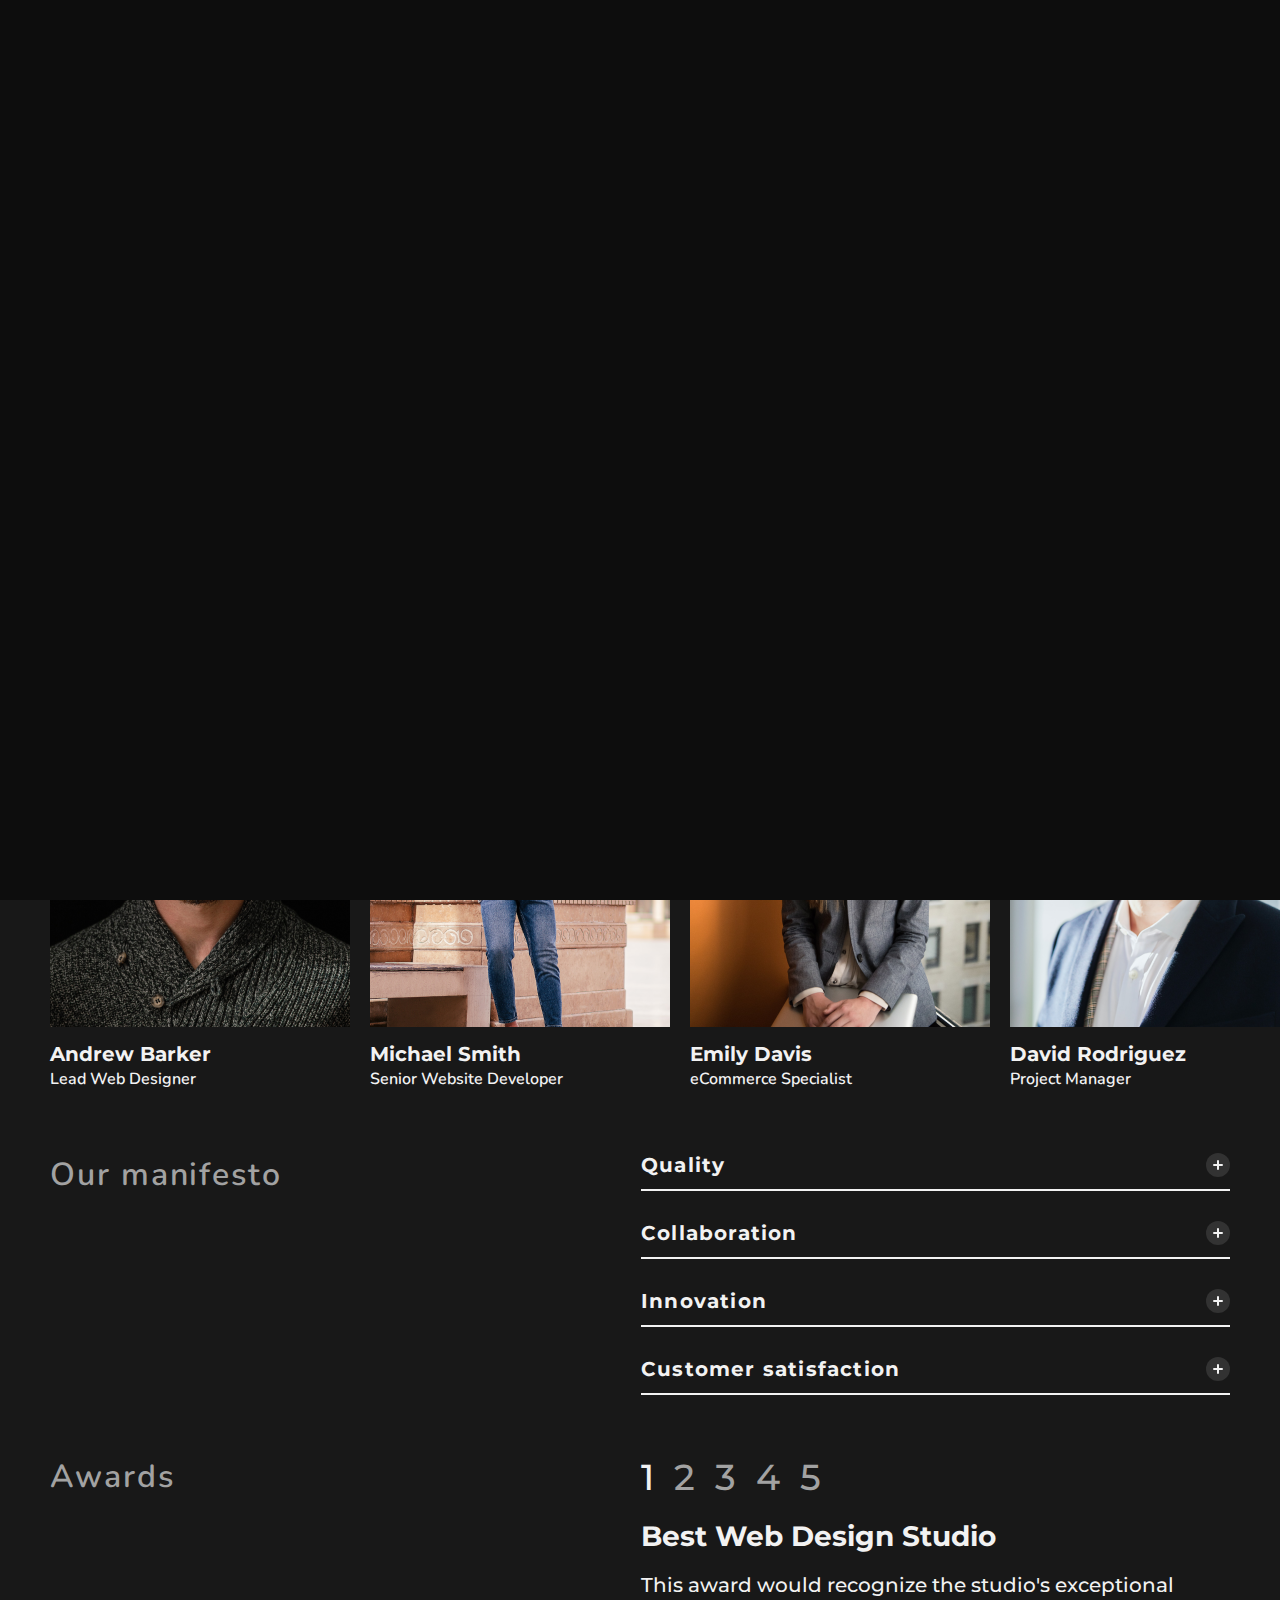
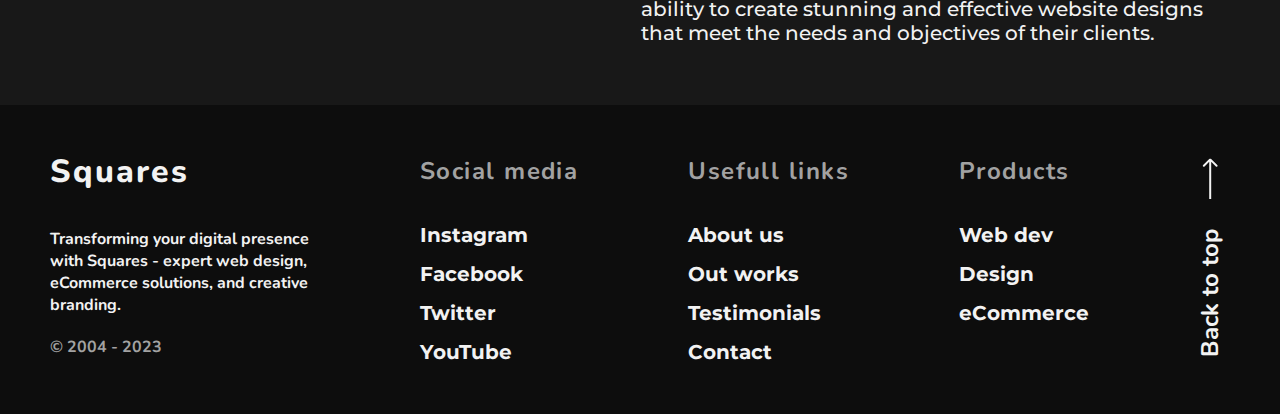
==== commit e61fab5e: "Add files via upload" ====
--- a/squares/about/index.html
+++ b/squares/about/index.html
@@ -196,7 +196,6 @@
     <script src="https://notjusta.github.io/squares/scripts/tween.js"></script>
     <script src="https://notjusta.github.io/squares/scripts/timeline.js"></script>
     <script src="https://notjusta.github.io/squares/scripts/min.js"></script>
-    <script src="https://notjusta.github.io/squares/scripts/scroll.js"></script>
 
 </body>
 </html>--- a/squares/about/style.css
+++ b/squares/about/style.css
@@ -3,8 +3,16 @@
     padding: 107px 30px 0;
 }
 
-@media (min-width: 450px) {
+@media (min-width: 711px) {
     body { padding: 107px 50px 0; }
+}
+
+@media (min-width: 1440px) {
+    body { padding: 107px 50px 0; }
+}
+
+@media (min-width: 1660px) {
+    body { padding: 127px calc(50vw - 720px) 0; }
 }
 
 /* ========= */
@@ -62,10 +70,24 @@
 .david { background-image: url(https://notjusta.github.io/squares/images/David.png)}
 .samantha { background-image: url(https://notjusta.github.io/squares/images/Samantha.png)}
 
-@media (min-width: 450px) {    
+@media (min-width: 711px) {    
     .slider {
         padding: 0 50px;
         margin: 60px 0px 60px -50px;
+    }
+}
+
+@media (min-width: 1440px) {    
+    .slider {
+        padding: 0 calc((100vw - 1440px)/2)!important;
+        margin: 60px 0px 60px calc((1440px - 100vw)/2)!important;
+    }
+}
+
+@media (min-width: 1690px) {    
+    .slider {
+        overflow: hidden;
+        padding: 0 calc((100vw - 1440px)/2 - 70px)!important;
     }
 }
 
@@ -106,6 +128,21 @@
 
 @media (min-width: 711px) {
     .plist { width: 589px; }
+}
+
+@media (min-width: 1440px) {
+    .plist { width: 667px; }
+    
+    .principle .heading {
+        font-size: 24px;
+        line-height: 28px;
+        border-bottom: 4px solid var(--primary);
+    }
+
+    .principle .description {
+        font-size: 20px;
+        line-height: 26px;
+    }
 }
 
 /* ========= */
@@ -156,6 +193,25 @@
     .award { text-align: left; }
 }
 
+@media (min-width: 1440px) {
+    .tabs div {
+        font-size: 40px;
+        line-height: 48px;
+    }
+
+    .alist { width: 667px; }
+    
+    .award .name {
+        font-size: 32px;
+        line-height: 38px;
+    }
+
+    .award .description {
+        font-size: 24px;
+        line-height: 30px;
+    }
+}
+
 /* ========= */
 
 .footer {
@@ -166,4 +222,8 @@
 
 @media (min-width: 711px) {
     .footer { margin-left: -50px; }
+}
+
+@media (min-width: 1440px) {
+    .footer { margin-left: calc((1440px - 100vw)/2)!important; }
 }